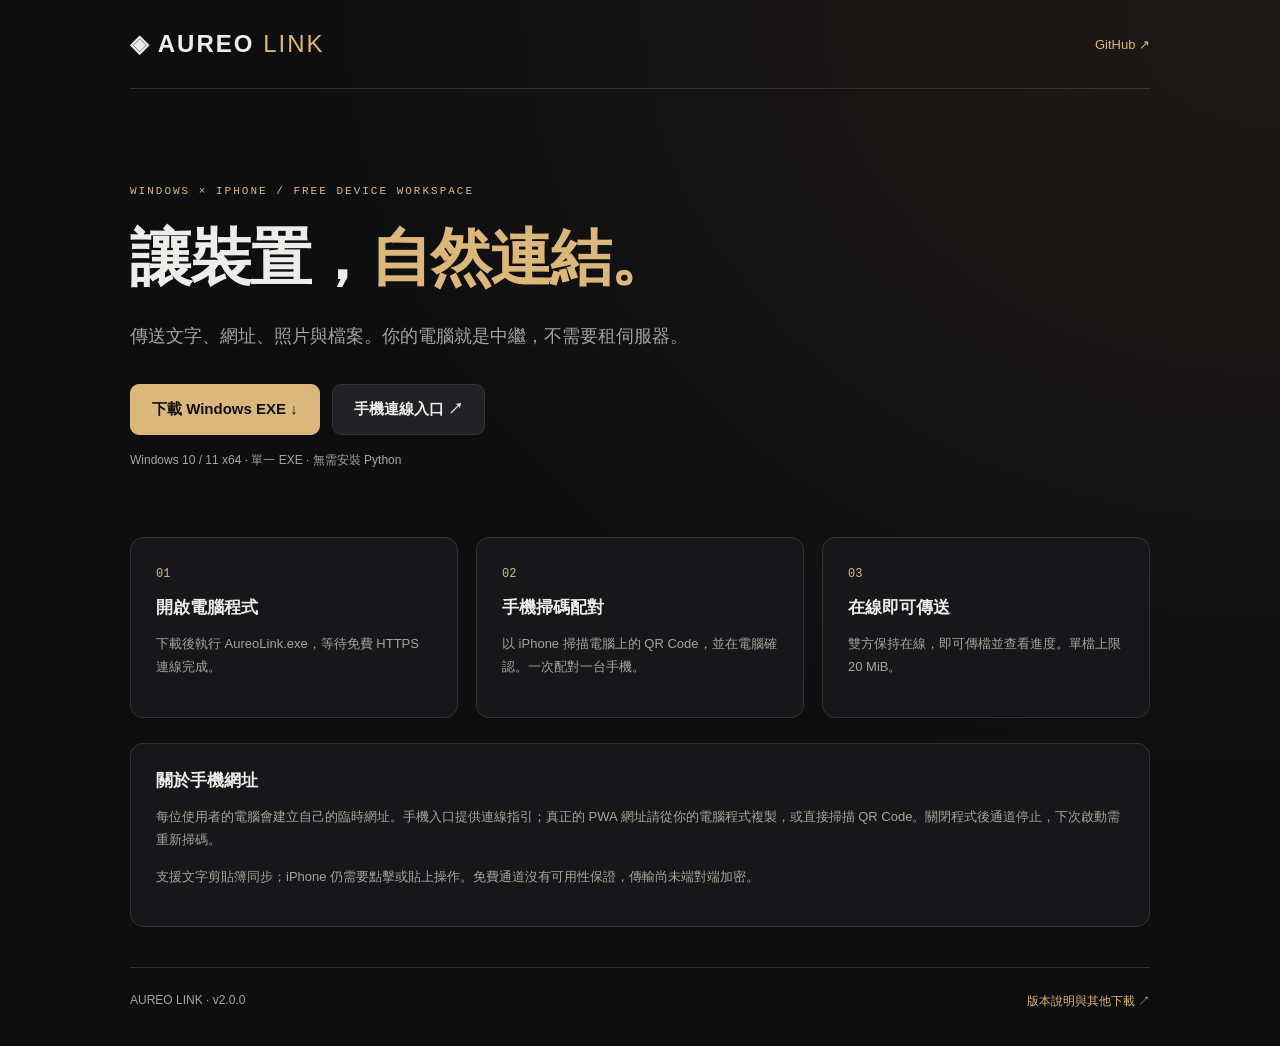
==== docs/index.html @ 886913a0 "Release AUREO LINK v2 with standalone EXE and download portal" ====
<!doctype html>
<html lang="zh-Hant"><head><meta charset="utf-8"><meta name="viewport" content="width=device-width,initial-scale=1"><meta name="theme-color" content="#0e0e11"><meta name="description" content="AUREO LINK 免費跨裝置傳輸工具，Windows 單檔下載與 iPhone 連線入口。"><title>AUREO LINK｜下載與手機入口</title><link rel="stylesheet" href="site.css"><link rel="icon" href="assets/icon-192.png"></head>
<body><main class="shell"><header><a class="brand" href="./">◈ AUREO <span>LINK</span></a><a class="subtle" href="https://github.com/stu310101-arch/aureo-link">GitHub ↗</a></header>
<section class="hero"><p class="eyebrow">WINDOWS × IPHONE / FREE DEVICE WORKSPACE</p><h1>讓裝置，<em>自然連結。</em></h1><p class="lead">傳送文字、網址、照片與檔案。你的電腦就是中繼，不需要租伺服器。</p><div class="actions"><a class="button primary" href="https://github.com/stu310101-arch/aureo-link/releases/latest/download/AureoLink.exe">下載 Windows EXE ↓</a><a class="button" href="phone/">手機連線入口 ↗</a></div><p class="fine">Windows 10 / 11 x64 · 單一 EXE · 無需安裝 Python</p></section>
<section class="steps"><article><span>01</span><h2>開啟電腦程式</h2><p>下載後執行 AureoLink.exe，等待免費 HTTPS 連線完成。</p></article><article><span>02</span><h2>手機掃碼配對</h2><p>以 iPhone 掃描電腦上的 QR Code，並在電腦確認。一次配對一台手機。</p></article><article><span>03</span><h2>在線即可傳送</h2><p>雙方保持在線，即可傳檔並查看進度。單檔上限 20 MiB。</p></article></section>
<section class="notice"><h2>關於手機網址</h2><p>每位使用者的電腦會建立自己的臨時網址。手機入口提供連線指引；真正的 PWA 網址請從你的電腦程式複製，或直接掃描 QR Code。關閉程式後通道停止，下次啟動需重新掃碼。</p><p>支援文字剪貼簿同步；iPhone 仍需要點擊或貼上操作。免費通道沒有可用性保證，傳輸尚未端對端加密。</p></section>
<footer><span>AUREO LINK · v2.0.0</span><a href="https://github.com/stu310101-arch/aureo-link/releases/latest">版本說明與其他下載 ↗</a></footer></main></body></html>
---- docs/site.css ----
:root{font-family:-apple-system,BlinkMacSystemFont,"Segoe UI","Microsoft JhengHei",sans-serif;color:#eeece8;background:#0e0e11;--gold:#dcb77b;--muted:#aaa39a;--line:#36332e}*{box-sizing:border-box}body{margin:0;background:radial-gradient(ellipse at top right,#34291a70,transparent 55%),#0e0e11;min-height:100vh}a{color:var(--gold);text-decoration:none}a:hover{text-decoration:underline}.shell{max-width:1080px;margin:auto;padding:0 30px}header{display:flex;justify-content:space-between;align-items:center;padding:30px 0;border-bottom:1px solid var(--line)}.brand{font-size:24px;letter-spacing:2px;font-weight:750;color:#eeece8}.brand span{color:var(--gold);font-weight:400}.subtle{font-size:13px}.hero{padding:85px 0 55px;max-width:760px}.eyebrow{font:11px ui-monospace,monospace;letter-spacing:2px;color:var(--gold)}h1{font-size:clamp(35px,6vw,62px);line-height:1.2;letter-spacing:-2px;margin:24px 0}em{font-style:normal;color:var(--gold)}.lead{font-size:18px;line-height:1.9;color:var(--muted);max-width:620px}.actions{display:flex;gap:12px;flex-wrap:wrap;margin:30px 0 15px}.button{display:inline-block;padding:15px 21px;border:1px solid var(--line);border-radius:9px;background:#212126;color:#eeece8;font-weight:650;font-size:15px;cursor:pointer}.button:hover{text-decoration:none;border-color:var(--gold)}.primary{background:var(--gold);color:#111115;border-color:var(--gold)}.fine{font-size:12px;color:var(--muted);line-height:1.7}.steps{display:grid;grid-template-columns:repeat(3,1fr);gap:18px}.steps article,.notice,.connect-card{background:#17171b;border:1px solid var(--line);border-radius:13px;padding:25px}.steps span{font:12px ui-monospace,monospace;color:var(--gold)}h2{font-size:17px;margin:15px 0 10px}p{line-height:1.8}.steps p,.notice p{font-size:13px;color:var(--muted)}.notice{margin:25px 0 40px}.notice h2{margin-top:0}footer{display:flex;justify-content:space-between;gap:15px;flex-wrap:wrap;padding:25px 0 35px;border-top:1px solid var(--line);font-size:12px;color:var(--muted)}.phone-shell{max-width:650px}.phone-shell .hero{padding:45px 0 25px}.phone-shell h1{font-size:38px;letter-spacing:-1px}.connect-card label{display:block;font-size:13px;margin-bottom:9px}.connect-card input{width:100%;padding:14px;background:#0e0e11;color:#eeece8;border:1px solid var(--line);border-radius:8px;font:14px ui-monospace,monospace}.connect-card .button{width:100%;margin-top:14px}.error{color:#efada2;font-size:13px;min-height:24px;margin:10px 0 0}.intro{font-size:14px;color:var(--muted)}a:focus-visible,button:focus-visible,input:focus-visible{outline:2px solid var(--gold);outline-offset:3px}@media(max-width:650px){.shell{padding:0 20px}header{padding:23px 0}.brand{font-size:21px}.hero{padding:50px 0 35px}.lead{font-size:16px}.actions{flex-direction:column}.actions .button{text-align:center}.steps{grid-template-columns:1fr;gap:12px}.steps article{padding:20px}.notice{padding:20px}.phone-shell .hero{padding-top:35px}.phone-shell h1{font-size:31px}.connect-card{padding:20px}}
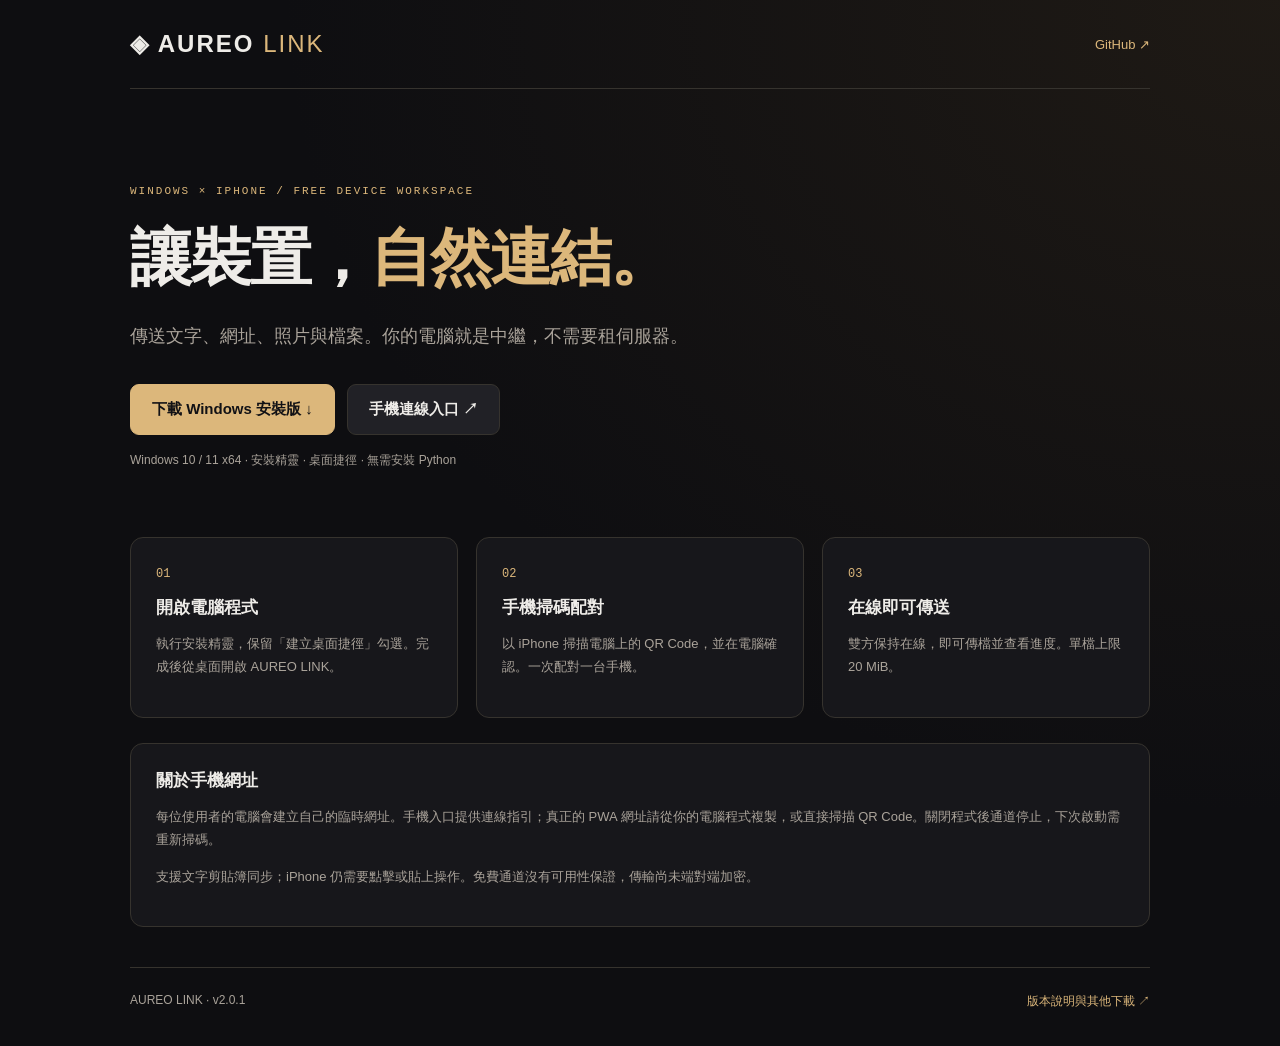
==== commit 93d4afdd: "Add Traditional Chinese setup wizard with desktop shortcut and uninstaller" ====
--- a/docs/index.html
+++ b/docs/index.html
@@ -1,7 +1,7 @@
 <!doctype html>
-<html lang="zh-Hant"><head><meta charset="utf-8"><meta name="viewport" content="width=device-width,initial-scale=1"><meta name="theme-color" content="#0e0e11"><meta name="description" content="AUREO LINK 免費跨裝置傳輸工具，Windows 單檔下載與 iPhone 連線入口。"><title>AUREO LINK｜下載與手機入口</title><link rel="stylesheet" href="site.css"><link rel="icon" href="assets/icon-192.png"></head>
+<html lang="zh-Hant"><head><meta charset="utf-8"><meta name="viewport" content="width=device-width,initial-scale=1"><meta name="theme-color" content="#0e0e11"><meta name="description" content="AUREO LINK 免費跨裝置傳輸工具，Windows 安裝精靈下載與 iPhone 連線入口。"><title>AUREO LINK｜下載與手機入口</title><link rel="stylesheet" href="site.css"><link rel="icon" href="assets/icon-192.png"></head>
 <body><main class="shell"><header><a class="brand" href="./">◈ AUREO <span>LINK</span></a><a class="subtle" href="https://github.com/stu310101-arch/aureo-link">GitHub ↗</a></header>
-<section class="hero"><p class="eyebrow">WINDOWS × IPHONE / FREE DEVICE WORKSPACE</p><h1>讓裝置，<em>自然連結。</em></h1><p class="lead">傳送文字、網址、照片與檔案。你的電腦就是中繼，不需要租伺服器。</p><div class="actions"><a class="button primary" href="https://github.com/stu310101-arch/aureo-link/releases/latest/download/AureoLink.exe">下載 Windows EXE ↓</a><a class="button" href="phone/">手機連線入口 ↗</a></div><p class="fine">Windows 10 / 11 x64 · 單一 EXE · 無需安裝 Python</p></section>
-<section class="steps"><article><span>01</span><h2>開啟電腦程式</h2><p>下載後執行 AureoLink.exe，等待免費 HTTPS 連線完成。</p></article><article><span>02</span><h2>手機掃碼配對</h2><p>以 iPhone 掃描電腦上的 QR Code，並在電腦確認。一次配對一台手機。</p></article><article><span>03</span><h2>在線即可傳送</h2><p>雙方保持在線，即可傳檔並查看進度。單檔上限 20 MiB。</p></article></section>
+<section class="hero"><p class="eyebrow">WINDOWS × IPHONE / FREE DEVICE WORKSPACE</p><h1>讓裝置，<em>自然連結。</em></h1><p class="lead">傳送文字、網址、照片與檔案。你的電腦就是中繼，不需要租伺服器。</p><div class="actions"><a class="button primary" href="https://github.com/stu310101-arch/aureo-link/releases/latest/download/AureoLink-Setup.exe">下載 Windows 安裝版 ↓</a><a class="button" href="phone/">手機連線入口 ↗</a></div><p class="fine">Windows 10 / 11 x64 · 安裝精靈 · 桌面捷徑 · 無需安裝 Python</p></section>
+<section class="steps"><article><span>01</span><h2>開啟電腦程式</h2><p>執行安裝精靈，保留「建立桌面捷徑」勾選。完成後從桌面開啟 AUREO LINK。</p></article><article><span>02</span><h2>手機掃碼配對</h2><p>以 iPhone 掃描電腦上的 QR Code，並在電腦確認。一次配對一台手機。</p></article><article><span>03</span><h2>在線即可傳送</h2><p>雙方保持在線，即可傳檔並查看進度。單檔上限 20 MiB。</p></article></section>
 <section class="notice"><h2>關於手機網址</h2><p>每位使用者的電腦會建立自己的臨時網址。手機入口提供連線指引；真正的 PWA 網址請從你的電腦程式複製，或直接掃描 QR Code。關閉程式後通道停止，下次啟動需重新掃碼。</p><p>支援文字剪貼簿同步；iPhone 仍需要點擊或貼上操作。免費通道沒有可用性保證，傳輸尚未端對端加密。</p></section>
-<footer><span>AUREO LINK · v2.0.0</span><a href="https://github.com/stu310101-arch/aureo-link/releases/latest">版本說明與其他下載 ↗</a></footer></main></body></html>
+<footer><span>AUREO LINK · v2.0.1</span><a href="https://github.com/stu310101-arch/aureo-link/releases/latest">版本說明與其他下載 ↗</a></footer></main></body></html>
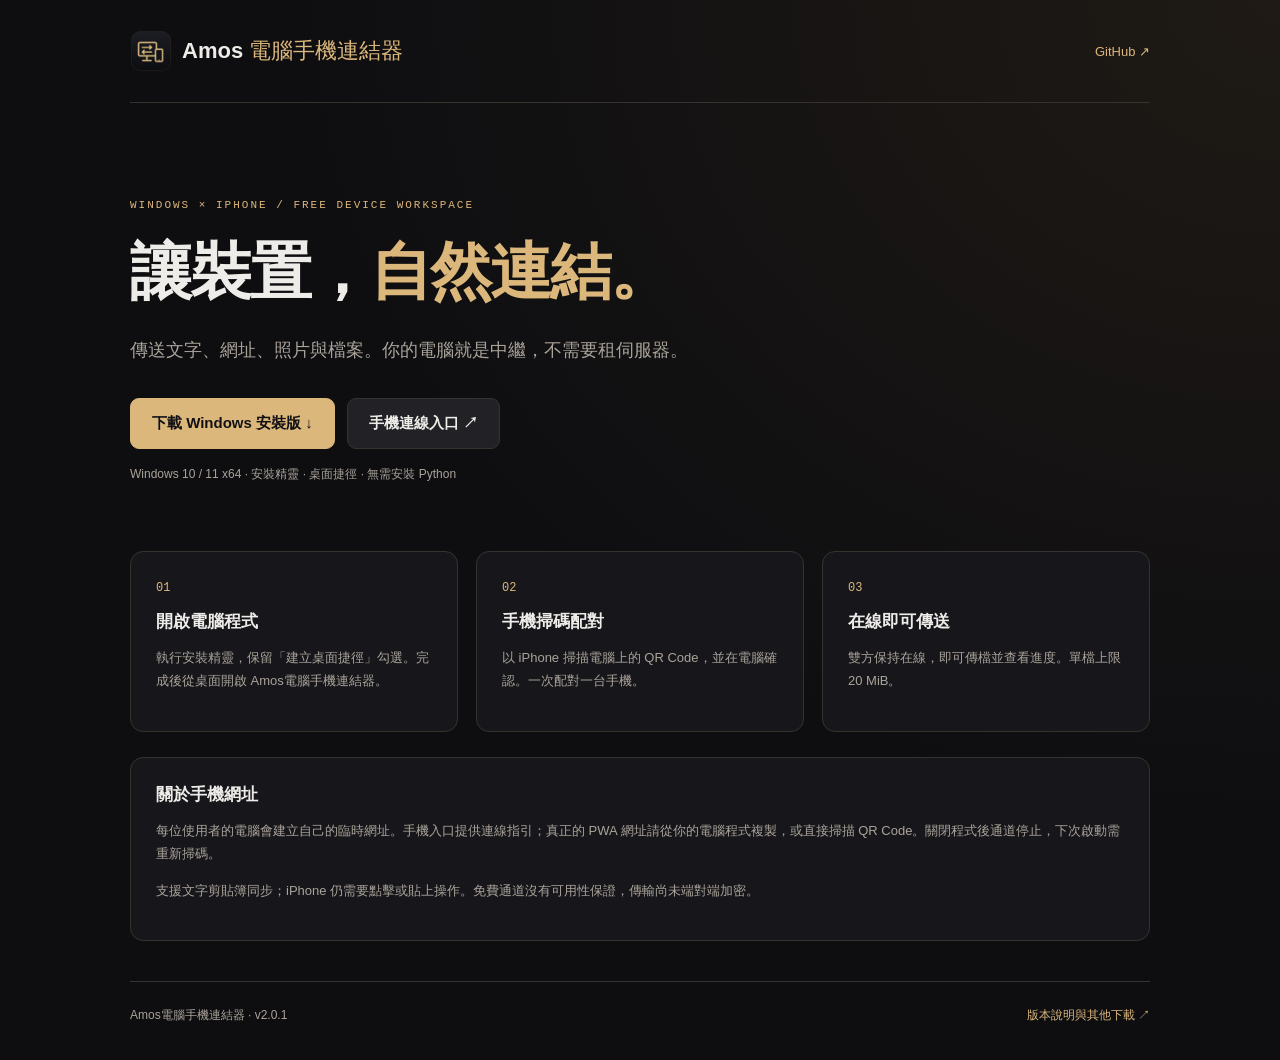
==== commit 9beef1ae: "Unify Amos branding and installer shortcuts" ====
--- a/docs/index.html
+++ b/docs/index.html
@@ -1,7 +1,7 @@
 <!doctype html>
-<html lang="zh-Hant"><head><meta charset="utf-8"><meta name="viewport" content="width=device-width,initial-scale=1"><meta name="theme-color" content="#0e0e11"><meta name="description" content="AUREO LINK 免費跨裝置傳輸工具，Windows 安裝精靈下載與 iPhone 連線入口。"><title>AUREO LINK｜下載與手機入口</title><link rel="stylesheet" href="site.css"><link rel="icon" href="assets/icon-192.png"></head>
-<body><main class="shell"><header><a class="brand" href="./">◈ AUREO <span>LINK</span></a><a class="subtle" href="https://github.com/stu310101-arch/aureo-link">GitHub ↗</a></header>
-<section class="hero"><p class="eyebrow">WINDOWS × IPHONE / FREE DEVICE WORKSPACE</p><h1>讓裝置，<em>自然連結。</em></h1><p class="lead">傳送文字、網址、照片與檔案。你的電腦就是中繼，不需要租伺服器。</p><div class="actions"><a class="button primary" href="https://github.com/stu310101-arch/aureo-link/releases/latest/download/AureoLink-Setup.exe">下載 Windows 安裝版 ↓</a><a class="button" href="phone/">手機連線入口 ↗</a></div><p class="fine">Windows 10 / 11 x64 · 安裝精靈 · 桌面捷徑 · 無需安裝 Python</p></section>
-<section class="steps"><article><span>01</span><h2>開啟電腦程式</h2><p>執行安裝精靈，保留「建立桌面捷徑」勾選。完成後從桌面開啟 AUREO LINK。</p></article><article><span>02</span><h2>手機掃碼配對</h2><p>以 iPhone 掃描電腦上的 QR Code，並在電腦確認。一次配對一台手機。</p></article><article><span>03</span><h2>在線即可傳送</h2><p>雙方保持在線，即可傳檔並查看進度。單檔上限 20 MiB。</p></article></section>
+<html lang="zh-Hant"><head><meta charset="utf-8"><meta name="viewport" content="width=device-width,initial-scale=1"><meta name="theme-color" content="#0e0e11"><meta name="description" content="Amos電腦手機連結器 免費跨裝置傳輸工具，Windows 安裝精靈下載與 iPhone 連線入口。"><title>Amos電腦手機連結器｜下載與手機入口</title><link rel="stylesheet" href="site.css"><link rel="icon" href="assets/icon-192.png"></head>
+<body><main class="shell"><header><a class="brand" href="./"><img src="assets/icon-192.png" width="42" height="42" alt=""> <span class="brand-copy">Amos <span>電腦手機連結器</span></span></a><a class="subtle" href="https://github.com/stu310101-arch/aureo-link">GitHub ↗</a></header>
+<section class="hero"><p class="eyebrow">WINDOWS × IPHONE / FREE DEVICE WORKSPACE</p><h1>讓裝置，<em>自然連結。</em></h1><p class="lead">傳送文字、網址、照片與檔案。你的電腦就是中繼，不需要租伺服器。</p><div class="actions"><a class="button primary" href="https://github.com/stu310101-arch/aureo-link/releases/latest/download/AmosLink-Setup.exe">下載 Windows 安裝版 ↓</a><a class="button" href="phone/">手機連線入口 ↗</a></div><p class="fine">Windows 10 / 11 x64 · 安裝精靈 · 桌面捷徑 · 無需安裝 Python</p></section>
+<section class="steps"><article><span>01</span><h2>開啟電腦程式</h2><p>執行安裝精靈，保留「建立桌面捷徑」勾選。完成後從桌面開啟 Amos電腦手機連結器。</p></article><article><span>02</span><h2>手機掃碼配對</h2><p>以 iPhone 掃描電腦上的 QR Code，並在電腦確認。一次配對一台手機。</p></article><article><span>03</span><h2>在線即可傳送</h2><p>雙方保持在線，即可傳檔並查看進度。單檔上限 20 MiB。</p></article></section>
 <section class="notice"><h2>關於手機網址</h2><p>每位使用者的電腦會建立自己的臨時網址。手機入口提供連線指引；真正的 PWA 網址請從你的電腦程式複製，或直接掃描 QR Code。關閉程式後通道停止，下次啟動需重新掃碼。</p><p>支援文字剪貼簿同步；iPhone 仍需要點擊或貼上操作。免費通道沒有可用性保證，傳輸尚未端對端加密。</p></section>
-<footer><span>AUREO LINK · v2.0.1</span><a href="https://github.com/stu310101-arch/aureo-link/releases/latest">版本說明與其他下載 ↗</a></footer></main></body></html>
+<footer><span>Amos電腦手機連結器 · v2.0.1</span><a href="https://github.com/stu310101-arch/aureo-link/releases/latest">版本說明與其他下載 ↗</a></footer></main></body></html>
--- a/docs/site.css
+++ b/docs/site.css
@@ -1 +1,3 @@
 :root{font-family:-apple-system,BlinkMacSystemFont,"Segoe UI","Microsoft JhengHei",sans-serif;color:#eeece8;background:#0e0e11;--gold:#dcb77b;--muted:#aaa39a;--line:#36332e}*{box-sizing:border-box}body{margin:0;background:radial-gradient(ellipse at top right,#34291a70,transparent 55%),#0e0e11;min-height:100vh}a{color:var(--gold);text-decoration:none}a:hover{text-decoration:underline}.shell{max-width:1080px;margin:auto;padding:0 30px}header{display:flex;justify-content:space-between;align-items:center;padding:30px 0;border-bottom:1px solid var(--line)}.brand{font-size:24px;letter-spacing:2px;font-weight:750;color:#eeece8}.brand span{color:var(--gold);font-weight:400}.subtle{font-size:13px}.hero{padding:85px 0 55px;max-width:760px}.eyebrow{font:11px ui-monospace,monospace;letter-spacing:2px;color:var(--gold)}h1{font-size:clamp(35px,6vw,62px);line-height:1.2;letter-spacing:-2px;margin:24px 0}em{font-style:normal;color:var(--gold)}.lead{font-size:18px;line-height:1.9;color:var(--muted);max-width:620px}.actions{display:flex;gap:12px;flex-wrap:wrap;margin:30px 0 15px}.button{display:inline-block;padding:15px 21px;border:1px solid var(--line);border-radius:9px;background:#212126;color:#eeece8;font-weight:650;font-size:15px;cursor:pointer}.button:hover{text-decoration:none;border-color:var(--gold)}.primary{background:var(--gold);color:#111115;border-color:var(--gold)}.fine{font-size:12px;color:var(--muted);line-height:1.7}.steps{display:grid;grid-template-columns:repeat(3,1fr);gap:18px}.steps article,.notice,.connect-card{background:#17171b;border:1px solid var(--line);border-radius:13px;padding:25px}.steps span{font:12px ui-monospace,monospace;color:var(--gold)}h2{font-size:17px;margin:15px 0 10px}p{line-height:1.8}.steps p,.notice p{font-size:13px;color:var(--muted)}.notice{margin:25px 0 40px}.notice h2{margin-top:0}footer{display:flex;justify-content:space-between;gap:15px;flex-wrap:wrap;padding:25px 0 35px;border-top:1px solid var(--line);font-size:12px;color:var(--muted)}.phone-shell{max-width:650px}.phone-shell .hero{padding:45px 0 25px}.phone-shell h1{font-size:38px;letter-spacing:-1px}.connect-card label{display:block;font-size:13px;margin-bottom:9px}.connect-card input{width:100%;padding:14px;background:#0e0e11;color:#eeece8;border:1px solid var(--line);border-radius:8px;font:14px ui-monospace,monospace}.connect-card .button{width:100%;margin-top:14px}.error{color:#efada2;font-size:13px;min-height:24px;margin:10px 0 0}.intro{font-size:14px;color:var(--muted)}a:focus-visible,button:focus-visible,input:focus-visible{outline:2px solid var(--gold);outline-offset:3px}@media(max-width:650px){.shell{padding:0 20px}header{padding:23px 0}.brand{font-size:21px}.hero{padding:50px 0 35px}.lead{font-size:16px}.actions{flex-direction:column}.actions .button{text-align:center}.steps{grid-template-columns:1fr;gap:12px}.steps article{padding:20px}.notice{padding:20px}.phone-shell .hero{padding-top:35px}.phone-shell h1{font-size:31px}.connect-card{padding:20px}}
+
+.brand{display:flex;align-items:center;gap:10px;letter-spacing:0;font-size:22px}.brand img{flex-shrink:0}.brand .brand-copy{color:#eeece8;font-weight:750}header{gap:12px;flex-wrap:wrap}@media(max-width:650px){.brand{font-size:17px;gap:7px}.brand img{width:34px;height:34px}}
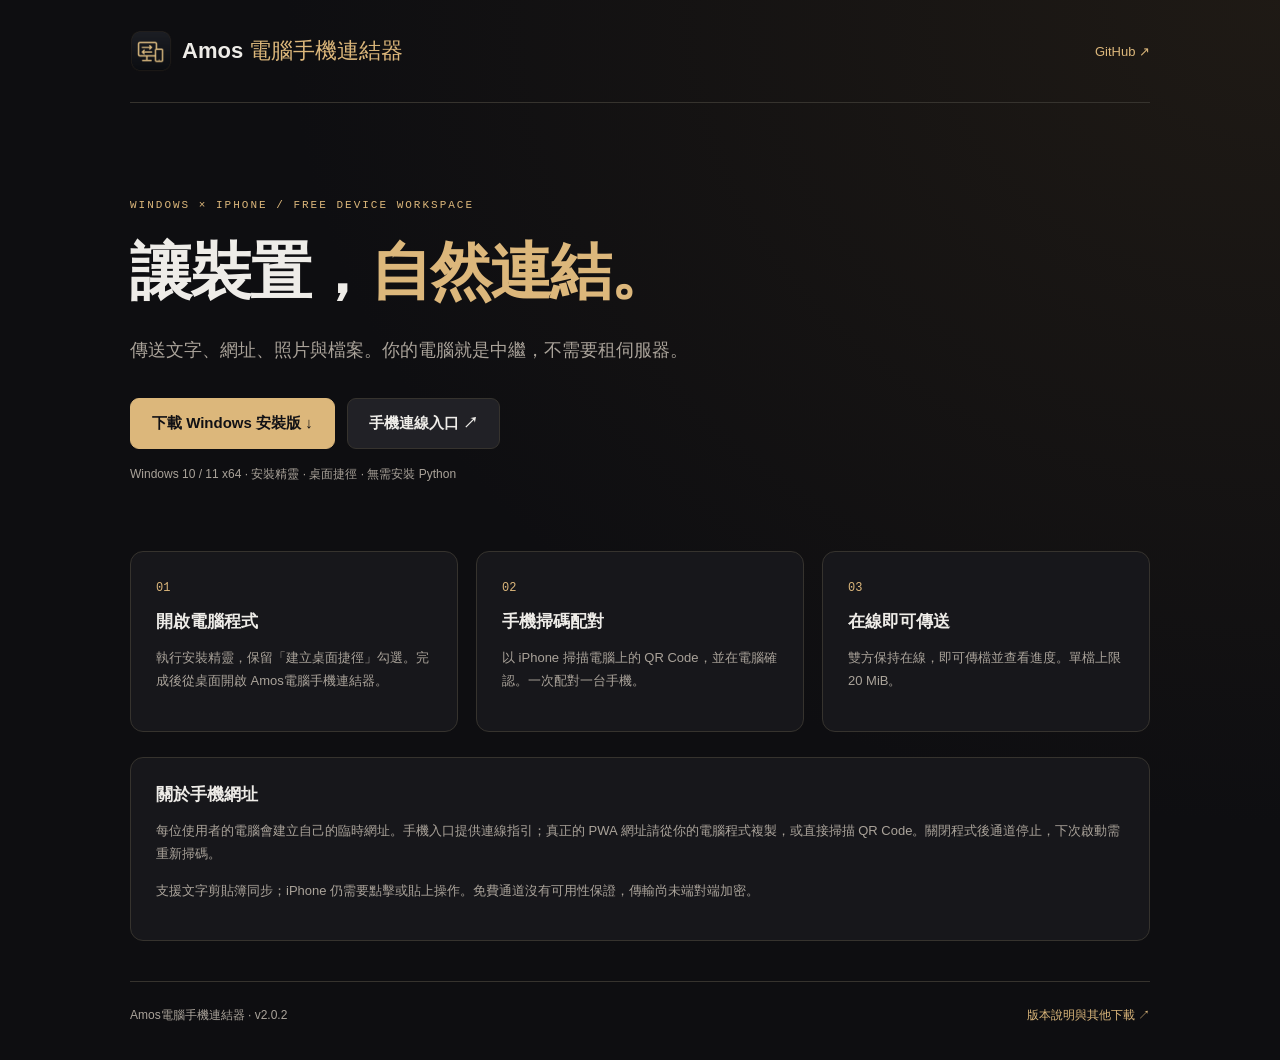
==== commit a3efac06: "Fix shortcut icon caching with versioned standalone ICO and upgrade test" ====
--- a/docs/index.html
+++ b/docs/index.html
@@ -4,4 +4,4 @@
 <section class="hero"><p class="eyebrow">WINDOWS × IPHONE / FREE DEVICE WORKSPACE</p><h1>讓裝置，<em>自然連結。</em></h1><p class="lead">傳送文字、網址、照片與檔案。你的電腦就是中繼，不需要租伺服器。</p><div class="actions"><a class="button primary" href="https://github.com/stu310101-arch/aureo-link/releases/latest/download/AmosLink-Setup.exe">下載 Windows 安裝版 ↓</a><a class="button" href="phone/">手機連線入口 ↗</a></div><p class="fine">Windows 10 / 11 x64 · 安裝精靈 · 桌面捷徑 · 無需安裝 Python</p></section>
 <section class="steps"><article><span>01</span><h2>開啟電腦程式</h2><p>執行安裝精靈，保留「建立桌面捷徑」勾選。完成後從桌面開啟 Amos電腦手機連結器。</p></article><article><span>02</span><h2>手機掃碼配對</h2><p>以 iPhone 掃描電腦上的 QR Code，並在電腦確認。一次配對一台手機。</p></article><article><span>03</span><h2>在線即可傳送</h2><p>雙方保持在線，即可傳檔並查看進度。單檔上限 20 MiB。</p></article></section>
 <section class="notice"><h2>關於手機網址</h2><p>每位使用者的電腦會建立自己的臨時網址。手機入口提供連線指引；真正的 PWA 網址請從你的電腦程式複製，或直接掃描 QR Code。關閉程式後通道停止，下次啟動需重新掃碼。</p><p>支援文字剪貼簿同步；iPhone 仍需要點擊或貼上操作。免費通道沒有可用性保證，傳輸尚未端對端加密。</p></section>
-<footer><span>Amos電腦手機連結器 · v2.0.1</span><a href="https://github.com/stu310101-arch/aureo-link/releases/latest">版本說明與其他下載 ↗</a></footer></main></body></html>
+<footer><span>Amos電腦手機連結器 · v2.0.2</span><a href="https://github.com/stu310101-arch/aureo-link/releases/latest">版本說明與其他下載 ↗</a></footer></main></body></html>
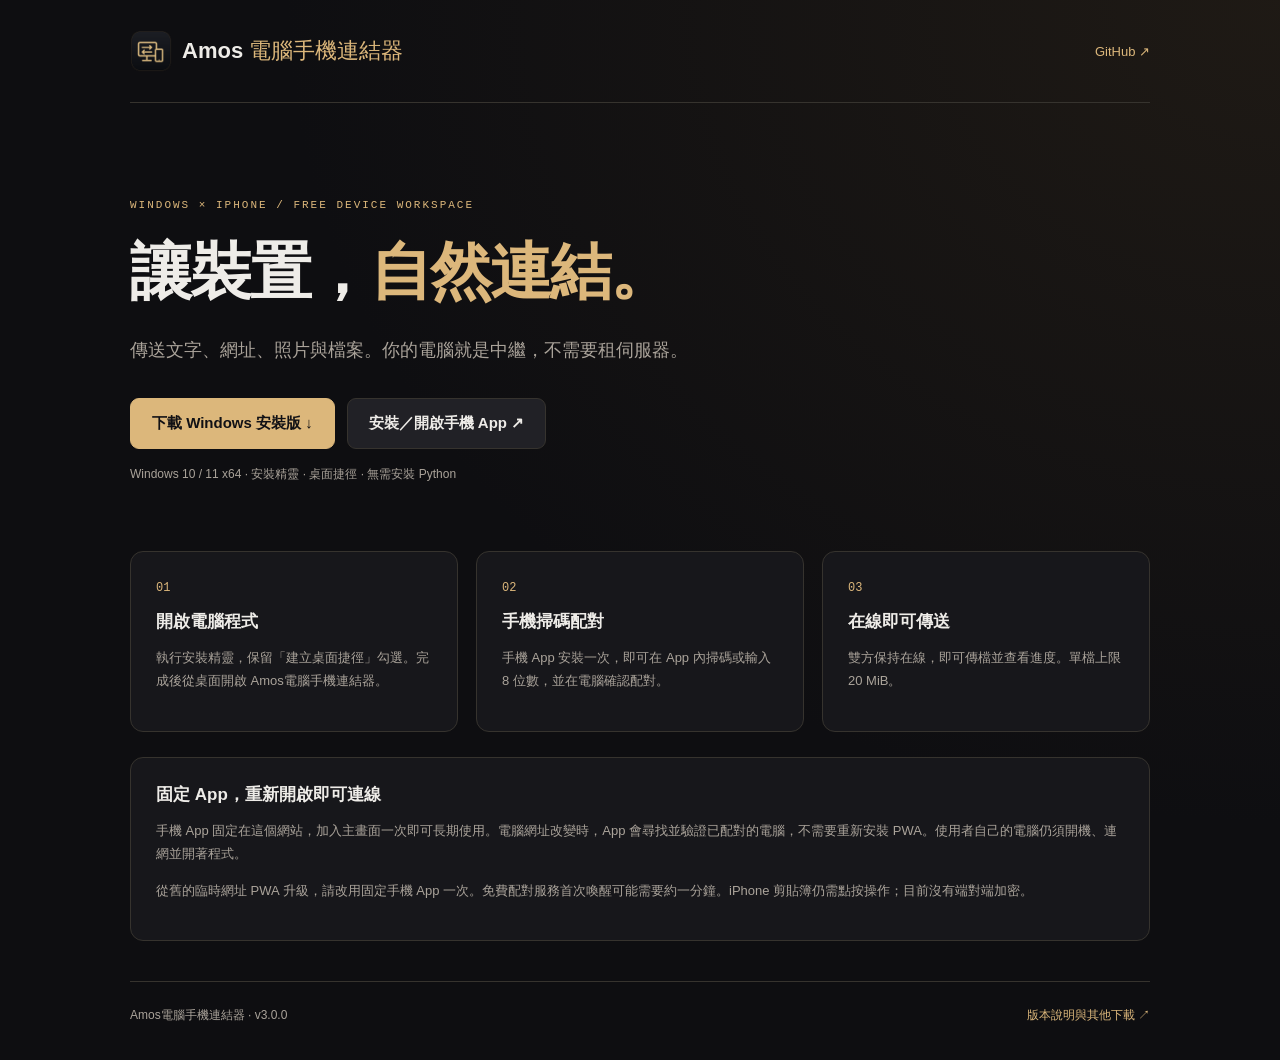
==== commit 5005256f: "Keep mobile PWA installed with in-app QR, short-code directory and restart-safe pairing" ====
--- a/docs/index.html
+++ b/docs/index.html
@@ -1,7 +1,7 @@
 <!doctype html>
 <html lang="zh-Hant"><head><meta charset="utf-8"><meta name="viewport" content="width=device-width,initial-scale=1"><meta name="theme-color" content="#0e0e11"><meta name="description" content="Amos電腦手機連結器 免費跨裝置傳輸工具，Windows 安裝精靈下載與 iPhone 連線入口。"><title>Amos電腦手機連結器｜下載與手機入口</title><link rel="stylesheet" href="site.css"><link rel="icon" href="assets/icon-192.png"></head>
 <body><main class="shell"><header><a class="brand" href="./"><img src="assets/icon-192.png" width="42" height="42" alt=""> <span class="brand-copy">Amos <span>電腦手機連結器</span></span></a><a class="subtle" href="https://github.com/stu310101-arch/aureo-link">GitHub ↗</a></header>
-<section class="hero"><p class="eyebrow">WINDOWS × IPHONE / FREE DEVICE WORKSPACE</p><h1>讓裝置，<em>自然連結。</em></h1><p class="lead">傳送文字、網址、照片與檔案。你的電腦就是中繼，不需要租伺服器。</p><div class="actions"><a class="button primary" href="https://github.com/stu310101-arch/aureo-link/releases/latest/download/AmosLink-Setup.exe">下載 Windows 安裝版 ↓</a><a class="button" href="phone/">手機連線入口 ↗</a></div><p class="fine">Windows 10 / 11 x64 · 安裝精靈 · 桌面捷徑 · 無需安裝 Python</p></section>
-<section class="steps"><article><span>01</span><h2>開啟電腦程式</h2><p>執行安裝精靈，保留「建立桌面捷徑」勾選。完成後從桌面開啟 Amos電腦手機連結器。</p></article><article><span>02</span><h2>手機掃碼配對</h2><p>以 iPhone 掃描電腦上的 QR Code，並在電腦確認。一次配對一台手機。</p></article><article><span>03</span><h2>在線即可傳送</h2><p>雙方保持在線，即可傳檔並查看進度。單檔上限 20 MiB。</p></article></section>
-<section class="notice"><h2>關於手機網址</h2><p>每位使用者的電腦會建立自己的臨時網址。手機入口提供連線指引；真正的 PWA 網址請從你的電腦程式複製，或直接掃描 QR Code。關閉程式後通道停止，下次啟動需重新掃碼。</p><p>支援文字剪貼簿同步；iPhone 仍需要點擊或貼上操作。免費通道沒有可用性保證，傳輸尚未端對端加密。</p></section>
-<footer><span>Amos電腦手機連結器 · v2.0.2</span><a href="https://github.com/stu310101-arch/aureo-link/releases/latest">版本說明與其他下載 ↗</a></footer></main></body></html>
+<section class="hero"><p class="eyebrow">WINDOWS × IPHONE / FREE DEVICE WORKSPACE</p><h1>讓裝置，<em>自然連結。</em></h1><p class="lead">傳送文字、網址、照片與檔案。你的電腦就是中繼，不需要租伺服器。</p><div class="actions"><a class="button primary" href="https://github.com/stu310101-arch/aureo-link/releases/latest/download/AmosLink-Setup.exe">下載 Windows 安裝版 ↓</a><a class="button" href="phone/">安裝／開啟手機 App ↗</a></div><p class="fine">Windows 10 / 11 x64 · 安裝精靈 · 桌面捷徑 · 無需安裝 Python</p></section>
+<section class="steps"><article><span>01</span><h2>開啟電腦程式</h2><p>執行安裝精靈，保留「建立桌面捷徑」勾選。完成後從桌面開啟 Amos電腦手機連結器。</p></article><article><span>02</span><h2>手機掃碼配對</h2><p>手機 App 安裝一次，即可在 App 內掃碼或輸入 8 位數，並在電腦確認配對。</p></article><article><span>03</span><h2>在線即可傳送</h2><p>雙方保持在線，即可傳檔並查看進度。單檔上限 20 MiB。</p></article></section>
+<section class="notice"><h2>固定 App，重新開啟即可連線</h2><p>手機 App 固定在這個網站，加入主畫面一次即可長期使用。電腦網址改變時，App 會尋找並驗證已配對的電腦，不需要重新安裝 PWA。使用者自己的電腦仍須開機、連網並開著程式。</p><p>從舊的臨時網址 PWA 升級，請改用固定手機 App 一次。免費配對服務首次喚醒可能需要約一分鐘。iPhone 剪貼簿仍需點按操作；目前沒有端對端加密。</p></section>
+<footer><span>Amos電腦手機連結器 · v3.0.0</span><a href="https://github.com/stu310101-arch/aureo-link/releases/latest">版本說明與其他下載 ↗</a></footer></main></body></html>
